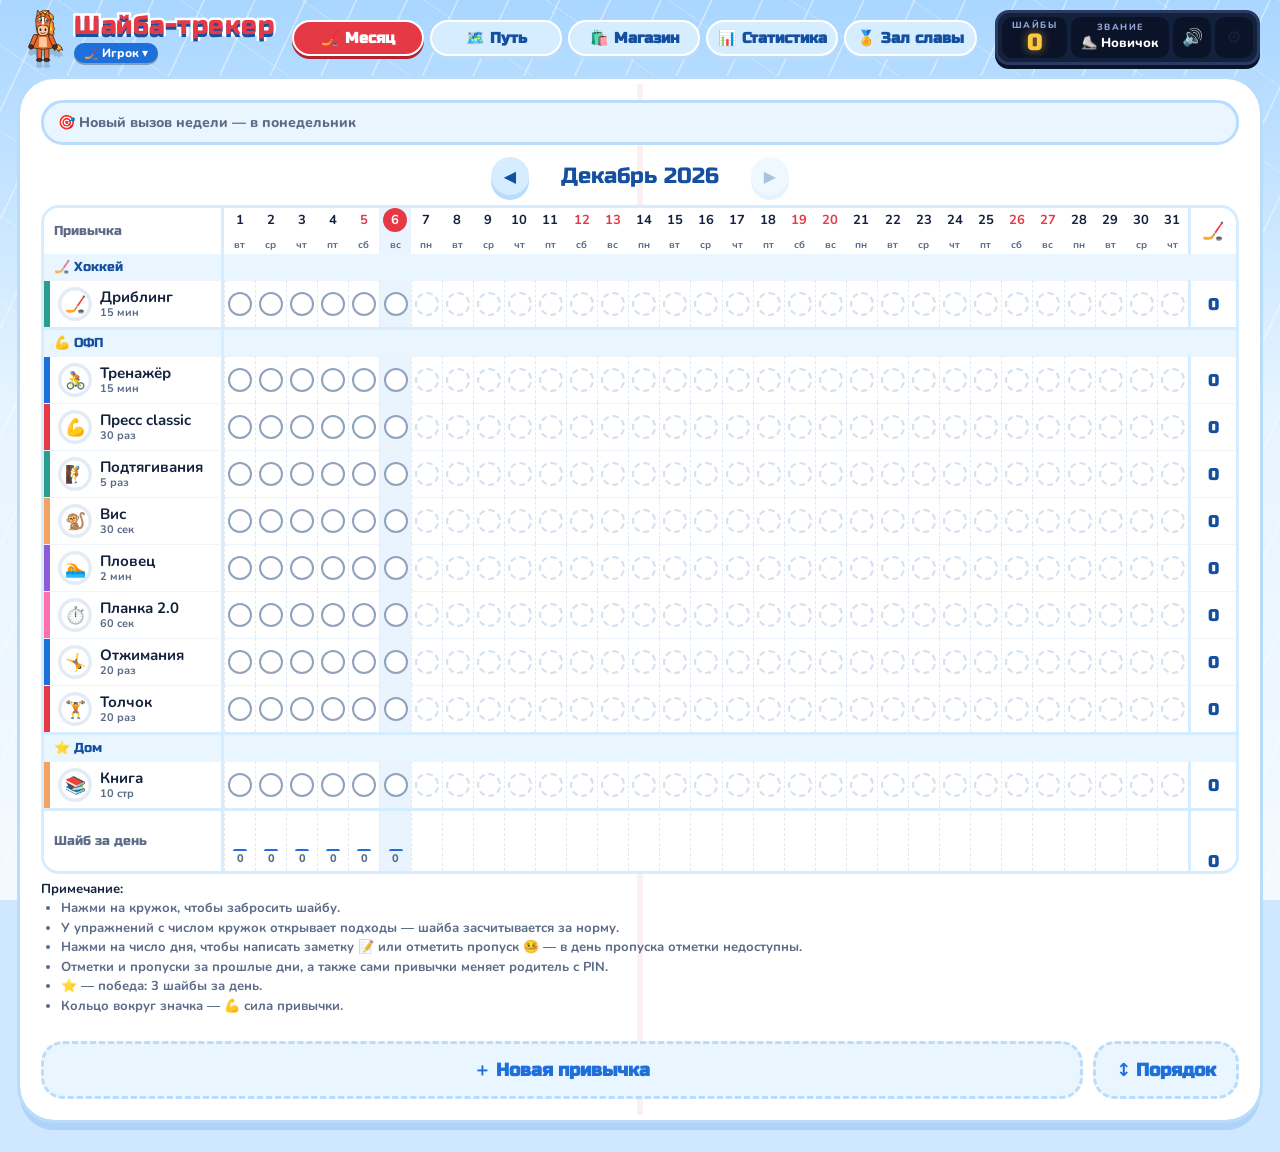
==== index.html @ 3b6afe17 "Вызов недели для новичка 10/15/20; запуск по ссылке в README - Если на прошлой неделе шайб не было, " ====
<!doctype html>
<html lang="ru">
<head>
  <meta charset="utf-8">
  <meta name="viewport" content="width=device-width, initial-scale=1">
  <title>Шайба-трекер</title>
  <link rel="preconnect" href="https://fonts.googleapis.com">
  <link rel="preconnect" href="https://fonts.gstatic.com" crossorigin>
  <link href="https://fonts.googleapis.com/css2?family=Nunito:wght@600;800;900&family=Russo+One&display=swap" rel="stylesheet">
  <link rel="stylesheet" href="css/base.css?v=8">
  <link rel="stylesheet" href="css/tabs.css?v=8">
  <link rel="stylesheet" href="css/screens.css?v=8">
</head>
<body>
  <svg width="0" height="0" style="position:absolute" aria-hidden="true">
    <defs>
      <!-- Шайба: летит в ворота в анимации гола -->
      <symbol id="puck" viewBox="0 0 100 80">
        <ellipse cx="50" cy="56" rx="44" ry="16" fill="#0d0f17"/>
        <rect x="6" y="26" width="88" height="30" fill="#1b1e2b"/>
        <ellipse cx="50" cy="26" rx="44" ry="16" fill="#3a3f55"/>
        <ellipse cx="50" cy="24" rx="34" ry="10" fill="#4a5070"/>
        <ellipse cx="37" cy="40" rx="7" ry="8" fill="#fff"/>
        <ellipse cx="63" cy="40" rx="7" ry="8" fill="#fff"/>
        <circle cx="39" cy="42" r="3.6" fill="#111"/>
        <circle cx="65" cy="42" r="3.6" fill="#111"/>
        <path d="M42 50 Q50 56 58 50" stroke="#fff" stroke-width="3" fill="none" stroke-linecap="round"/>
        <ellipse cx="27" cy="49" rx="4" ry="2.4" fill="#ff7b9c" opacity=".8"/>
        <ellipse cx="73" cy="49" rx="4" ry="2.4" fill="#ff7b9c" opacity=".8"/>
      </symbol>
      <!-- Конь-огонь: рисунок заполняет app.js (экипировка меняется) -->
      <symbol id="horse" viewBox="0 0 200 240"></symbol>
      <symbol id="net" viewBox="0 0 200 130">
        <defs>
          <pattern id="mesh" width="12" height="12" patternUnits="userSpaceOnUse" patternTransform="rotate(45)">
            <path d="M0 0H12M0 0V12" stroke="#c9d6e6" stroke-width="2"/>
          </pattern>
        </defs>
        <path d="M20 125 L30 30 Q100 0 170 30 L180 125 Z" fill="#fff"/>
        <path d="M20 125 L30 30 Q100 0 170 30 L180 125 Z" fill="url(#mesh)"/>
        <path d="M14 126 L14 22 Q100 -6 186 22 L186 126" fill="none" stroke="#e63946" stroke-width="10" stroke-linecap="round" stroke-linejoin="round"/>
        <rect x="0" y="122" width="200" height="8" rx="4" fill="#e63946"/>
      </symbol>
    </defs>
  </svg>

  <div class="app">
    <header class="top">
      <div class="brand">
        <svg class="mascot bob" viewBox="0 0 200 240" aria-hidden="true"><use href="#horse"/></svg>
        <div>
          <h1>Шайба-трекер</h1>
          <button type="button" id="teamName" class="team" aria-haspopup="dialog" title="Сменить игрока"></button>
        </div>
      </div>
      <div class="scoreboard" aria-label="Табло">
        <div class="sb-cell">
          <span class="sb-label">Шайбы</span>
          <span id="sbGoals" class="sb-num">0</span>
        </div>
        <div class="sb-cell">
          <span class="sb-label">Звание</span>
          <span id="sbLevel" class="sb-level"></span>
        </div>
        <button id="soundBtn" class="sb-sound" aria-label="Звук"></button>
        <button id="settingsBtn" class="sb-sound sb-gear" aria-label="Настройки" title="Настройки">⚙️<i id="gearDot" class="gear-dot" hidden></i></button>
      </div>
    </header>

    <nav class="tabs" role="tablist">
      <button class="tab-btn active" data-tab="today" role="tab">🏒 Месяц</button>
      <button class="tab-btn" data-tab="path" role="tab">🗺️ Путь</button>
      <button class="tab-btn" data-tab="locker" role="tab">🛍️ Магазин</button>
      <button class="tab-btn" data-tab="stats" role="tab">📊 Статистика</button>
      <button class="tab-btn" data-tab="fame" role="tab">🏅 Зал славы</button>
    </nav>

    <div id="parentBar" class="parent-bar" role="status" hidden></div>

    <main class="rink">
      <section id="tab-today" class="tab active"></section>
      <section id="tab-path" class="tab"></section>
      <section id="tab-locker" class="tab"></section>
      <section id="tab-stats" class="tab"></section>
      <section id="tab-fame" class="tab"></section>
    <section id="tab-settings" class="tab" aria-label="Настройки">
      <h2 class="set-title">⚙️ Настройки</h2>
      <div id="pinBar" class="pin-bar" hidden></div>
      <div class="set-grid">
        <div class="set-col">
          <section class="sbox set-block">
            <h3 class="sbox-title">👦 Игрок</h3>
            <label class="field"><span>Имя и фамилия (видно в шапке)</span>
              <input id="pName" maxlength="30" autocomplete="off" placeholder="Например: Иван Иванов"></label>
            <div class="pl-fields">
              <label class="field"><span>Команда</span>
                <input data-pl="club" maxlength="60" autocomplete="off" placeholder="Например: Армия СКА 17"></label>
              <label class="field"><span>Игровой номер</span>
                <input data-pl="number" type="number" inputmode="numeric" min="1" max="99"></label>
              <label class="field pl-wide"><span>Ссылка на страницу игрока на fhspb.ru</span>
                <input data-pl="link" type="url" inputmode="url" autocomplete="off" placeholder="https://www.fhspb.ru/Player?…PlayerID=…"></label>
            </div>
            <p id="plLink" class="pl-link"></p>
            <div class="field"><span>Цвет игрока (плашка с именем)</span><div id="pColor" class="pick"></div></div>
            <button type="button" id="profDelete" class="btn btn-ghost danger" hidden>🗑️ Удалить этого игрока</button>
          </section>
          <section class="sbox set-block">
            <h3 class="sbox-title">👕 Свитер Коня-огня</h3>
            <div class="jersey-fields">
              <label class="field"><span>Имя на свитере</span>
                <input id="jName" maxlength="10" autocomplete="off" placeholder="ИГРОК"></label>
              <label class="field"><span>Номер</span>
                <input id="jNum" type="number" inputmode="numeric" min="1" max="99" placeholder="17"></label>
            </div>
            <p class="muted set-note">Номер виден на груди свитера, имя — на табличке в Магазине.</p>
          </section>
        </div>
        <div class="set-col">
          <section class="sbox set-block">
            <h3 class="sbox-title">💾 Резервная копия</h3>
            <div class="note"><b>Примечание:</b><ul>
              <li>Все шайбы, рекорды, экипировка и призы хранятся только в этом браузере.</li>
              <li>Скачай копию в файл и храни её в надёжном месте.</li>
              <li>Если данные пропадут или нужно перенести их на другое устройство — восстанови из файла.</li>
            </ul></div>
            <p id="bkStatus" class="bk-status"></p>
            <div class="bk-actions">
              <button type="button" id="bkSave" class="btn btn-blue">⬇️ Скачать копию</button>
              <label id="bkRestore" class="btn btn-ghost bk-file">⬆️ Восстановить из файла
                <input id="bkFile" type="file" accept=".json,application/json" hidden></label>
            </div>
            <div id="bkConfirm" class="bk-confirm" hidden>
              <p><b>Заменить всё на данные из файла?</b> Текущие отметки на этом устройстве пропадут.</p>
              <table class="bk-cmp">
                <thead><tr><th></th><th>Сейчас</th><th>В файле</th></tr></thead>
                <tbody id="bkCmp"></tbody>
              </table>
              <div class="dlg-actions">
                <button type="button" id="bkNo" class="btn btn-ghost">Отмена</button>
                <span class="spacer"></span>
                <button type="button" id="bkYes" class="btn btn-red">Заменить</button>
              </div>
            </div>
            <p id="bkMsg" class="bk-msg" role="status"></p>
          </section>
          <section class="sbox set-block">
            <h3 class="sbox-title">🔐 Родительский PIN</h3>
            <p id="pinState" class="muted set-note"></p>
            <div id="pinActions" class="bk-actions"></div>
          </section>
        </div>
      </div>
    </section>
    </main>
  </div>

  <dialog id="habitDialog">
    <form id="habitForm" method="dialog">
      <button type="button" class="dlg-x" data-close aria-label="Закрыть окно" title="Закрыть">✕</button>
      <h2 id="dlgTitle">Новая привычка</h2>
      <label class="field">
        <span>Что будем делать?</span>
        <input id="hName" maxlength="40" required placeholder="Например: почистить зубы" autocomplete="off">
      </label>
      <div class="field" id="hGroupField">
        <span>Группа</span>
        <div id="hGroup" class="seg" role="group" aria-label="Группа"></div>
      </div>
      <div class="field">
        <span>Значок</span>
        <div id="emojiPick" class="pick"></div>
      </div>
      <div class="field">
        <span>Цвет формы</span>
        <div id="colorPick" class="pick"></div>
      </div>
      <div class="field">
        <span>Как отмечать</span>
        <div id="hMode" class="seg" role="group" aria-label="Как отмечать">
          <button type="button" data-mode="check">✓ Галочка</button>
          <button type="button" data-mode="count">🔢 Количество</button>
        </div>
      </div>
      <div id="hCountFields" class="count-fields" hidden>
        <label class="field">
          <span>Единица</span>
          <select id="hUnit"></select>
        </label>
        <label class="field">
          <span>Норма в день</span>
          <input id="hGoal" type="number" inputmode="numeric" min="1" max="9999" placeholder="20">
        </label>
        <p class="muted hint">Шайба засчитывается, когда за день набрана норма. Подходы складываются.</p>
      </div>
      <div class="dlg-actions">
        <button type="button" id="hDelete" class="btn btn-ghost danger">Удалить</button>
        <span class="spacer"></span>
        <button type="button" id="hCancel" class="btn btn-ghost">Отмена</button>
        <button type="submit" class="btn btn-blue">Сохранить</button>
      </div>
    </form>
  </dialog>

  <dialog id="setsDialog">
    <form id="setsForm">
      <button type="button" class="dlg-x" data-close aria-label="Закрыть окно" title="Закрыть">✕</button>
      <h2 id="sTitle"></h2>
      <p id="sDate" class="muted s-date"></p>
      <div id="sProgress" class="s-progress"></div>
      <div class="field">
        <span>Подходы</span>
        <div id="sList" class="s-list"></div>
      </div>
      <div class="field">
        <span>Добавить подход</span>
        <div id="sQuick" class="s-quick"></div>
        <div class="s-add">
          <input id="sInput" type="number" inputmode="numeric" min="1" max="9999" placeholder="Своё число" aria-label="Результат подхода">
          <span id="sUnit" class="s-unit"></span>
          <button type="submit" class="btn btn-red">＋ Подход</button>
        </div>
      </div>
      <p id="sRecord" class="s-record"></p>
      <div class="dlg-actions">
        <span class="spacer"></span>
        <button type="button" id="sDone" class="btn btn-blue">Готово</button>
      </div>
    </form>
  </dialog>

  <dialog id="dayDialog">
    <button type="button" class="dlg-x" data-close aria-label="Закрыть окно" title="Закрыть">✕</button>
    <h2 id="dTitle"></h2>
    <div class="set-block">
      <h3 class="set-h">🤒 Скамейка запасных</h3>
      <div class="note"><b>Примечание:</b><ul>
        <li>Отметь пропуск по уважительной причине.</li>
        <li>Серии не сгорят, а процент не испортится.</li>
        <li>В этот день привычки отмечать нельзя.</li>
      </ul></div>
      <div id="dLock" class="pin-bar" hidden><span>🔒 Пропуски за прошлые дни ставит родитель.</span><button type="button" class="btn btn-blue" id="dUnlock">🔓 Ввести PIN</button></div>
      <div id="dReasons" class="reasons"></div>
    </div>
    <section id="dNoteSec" class="set-block" hidden>
      <h3 class="set-h">📝 Заметка об игре</h3>
      <div id="dQuick" class="note-quick" role="group" aria-label="Быстрые заметки"></div>
      <div id="dCount" class="micro count" hidden>
        <span id="dCountLbl" class="count-lbl"></span>
        <div class="count-row">
          <button type="button" class="btn btn-ghost" data-step="-1" aria-label="Меньше">−</button>
          <input id="dCountIn" type="number" inputmode="numeric" min="0" max="20" value="0">
          <button type="button" class="btn btn-ghost" data-step="1" aria-label="Больше">+</button>
        </div>
        <button type="button" id="dCountAdd" class="btn btn-blue">Записать</button>
        <p id="dCountMsg" class="micro-msg" role="alert"></p>
      </div>
      <div id="dMicro" class="micro" hidden>
        <label>🥅 Забили <input id="dFor" type="number" inputmode="numeric" min="0" max="99" placeholder="0"></label>
        <b>:</b>
        <label>🧤 Пропустили <input id="dAgainst" type="number" inputmode="numeric" min="0" max="99" placeholder="0"></label>
        <button type="button" id="dMicroAdd" class="btn btn-blue">Записать</button>
        <p id="dMicroMsg" class="micro-msg" role="alert"></p>
      </div>
      <textarea id="dNote" class="day-note" maxlength="200" rows="3" placeholder="Например: турнир, забил 2 гола"></textarea>
      <p id="dNoteCount" class="note-count"></p>
    </section>
    <div class="dlg-actions">
      <button type="button" id="dClear" class="btn btn-ghost danger">Убрать пропуск</button>
      <span class="spacer"></span>
      <button type="button" id="dCancel" class="btn btn-blue">Готово</button>
    </div>
  </dialog>

  <dialog id="profDialog">
    <button type="button" class="dlg-x" data-close aria-label="Закрыть окно" title="Закрыть">✕</button>
    <h2>👥 Кто играет?</h2>
    <div id="profList" class="prof-list"></div>
    <form id="profForm" class="prof-form" hidden>
      <h3 class="set-h">＋ Новый игрок</h3>
      <label class="field"><span>Имя ребёнка</span>
        <input id="profName" maxlength="30" autocomplete="off" placeholder="Например: Саша"></label>
      <label class="field"><span>С чего начать</span>
        <select id="profFrom"></select></label>
      <div class="dlg-actions">
        <button type="button" id="profCancel" class="btn btn-ghost">Отмена</button>
        <span class="spacer"></span>
        <button type="submit" class="btn btn-blue">Добавить</button>
      </div>
    </form>
    <div id="profFoot" class="dlg-actions">
      <button type="button" id="profAdd" class="btn btn-ghost">＋ Добавить игрока</button>
      <span class="spacer"></span>
      <button type="button" class="btn btn-blue" data-close>Готово</button>
    </div>
    <div class="note"><b>Примечание:</b><ul>
      <li>Нажми на карточку, чтобы сменить игрока.</li>
      <li>У каждого свои привычки, шайбы, Конь-огонь, призы и заметки.</li>
      <li>Общие только PIN и звук.</li>
      <li>Игрока добавляет родитель (с PIN, если он задан), а удаляет — только родитель с PIN в Настройках.</li>
    </ul></div>
  </dialog>

  <dialog id="reportDialog">
    <button type="button" class="dlg-x" data-close aria-label="Закрыть окно" title="Закрыть">✕</button>
    <h2 id="rTitle"></h2>
    <p class="muted">Месяц позади — вот как сыграла команда:</p>
    <div id="rBody" class="report"></div>
    <div class="dlg-actions">
      <button type="button" id="rStats" class="btn btn-ghost">📊 В статистику</button>
      <span class="spacer"></span>
      <button type="button" id="rOk" class="btn btn-blue">Вперёд! 🏒</button>
    </div>
  </dialog>


  <dialog id="pinDialog" class="pin-dlg">
    <form id="pinForm" novalidate>
      <button type="button" class="dlg-x" data-close aria-label="Закрыть окно" title="Закрыть">✕</button>
      <h2 id="pinTitle"></h2>
      <p id="pinText" class="muted"></p>
      <div class="pin-box" data-pinmode="enter">
        <input id="pinIn" type="password" inputmode="numeric" maxlength="4" autocomplete="off" aria-label="PIN из 4 цифр" placeholder="• • • •">
      </div>
      <div data-pinmode="set">
        <label class="field"><span>Новый PIN (4 цифры)</span>
          <input id="pinNew" type="password" inputmode="numeric" maxlength="4" autocomplete="off"></label>
        <label class="field"><span>Повтори PIN</span>
          <input id="pinNew2" type="password" inputmode="numeric" maxlength="4" autocomplete="off"></label>
        <label class="field"><span>Кодовое слово (если забудешь PIN)</span>
          <input id="pinWord" maxlength="30" autocomplete="off" placeholder="Например: девичья фамилия бабушки"></label>
      </div>
      <div data-pinmode="forgot">
        <label class="field"><span>Кодовое слово</span>
          <input id="pinWord2" maxlength="30" autocomplete="off"></label>
      </div>
      <p id="pinMsg" class="pin-msg" role="alert"></p>
      <div class="dlg-actions">
        <button type="button" id="pinForgot" class="btn btn-ghost">Забыли PIN?</button>
        <span class="spacer"></span>
        <button type="submit" class="btn btn-blue">OK</button>
      </div>
    </form>
  </dialog>

  <dialog id="prizeDialog">
    <form id="prizeForm">
      <button type="button" class="dlg-x" data-close aria-label="Закрыть окно" title="Закрыть">✕</button>
      <h2 id="prTitle">Новый приз</h2>
      <label class="field"><span>Какой приз?</span>
        <input id="prName" maxlength="40" required autocomplete="off" placeholder="Например: поход в аквапарк"></label>
      <div class="field"><span>Значок</span><div id="prEmoji" class="pick"></div></div>
      <label class="field"><span>Цена в шайбах</span>
        <input id="prPrice" type="number" inputmode="numeric" min="1" max="9999" required placeholder="30"></label>
      <div class="dlg-actions">
        <button type="button" id="prDelete" class="btn btn-ghost danger">Удалить</button>
        <span class="spacer"></span>
        <button type="button" id="prCancel" class="btn btn-ghost">Отмена</button>
        <button type="submit" class="btn btn-blue">Сохранить</button>
      </div>
    </form>
  </dialog>

  <div id="goalOverlay" class="goal-overlay" popover="manual" aria-hidden="true">
    <div class="goal-stage">
      <svg class="goal-net"><use href="#net"/></svg>
      <svg class="goal-horse" viewBox="0 0 200 240"><use href="#horse"/></svg>
      <svg class="goal-puck"><use href="#puck"/></svg>
      <div id="goalText" class="goal-text">ГОЛ!</div>
    </div>
    <div id="confetti" class="confetti"></div>
  </div>

  <div id="tooltip" class="tooltip" role="tooltip"></div>

  <script>
    // Если скрипт упадёт на каком-то устройстве (например, на ТВ) — показываем ошибку на экране
    // и отправляем её в журнал локального сервера, чтобы было видно, что сломалось
    (function () {
      window.onerror = function (msg, src, line, col) {
        var text = msg + ' @' + String(src || '').split('/').pop() + ':' + line + ':' + col;
        try { new Image().src = '__err?' + encodeURIComponent(text + ' | ' + navigator.userAgent); } catch (e) { /* без журнала */ }
        var bar = document.getElementById('jsErr');
        if (!bar) { bar = document.createElement('div'); bar.id = 'jsErr'; bar.className = 'js-err'; document.body.appendChild(bar); }
        bar.textContent = '⚠️ Ошибка: ' + text;
      };
    })();
  </script>
  <script src="js/data.js?v=8"></script>
  <script src="js/logic.js?v=8"></script>
  <script src="js/ui.js?v=8"></script>
  <script src="js/month.js?v=8"></script>
  <script src="js/tabs.js?v=8"></script>
  <script src="js/app.js?v=8"></script>
</body>
</html>
---- css/base.css ----
/* Основа: цвета, шапка, вкладки, каток, кнопки */

:root {
  --ice: #eaf6ff;
  --ice-2: #d6ecff;
  --ice-3: #b9dcfb;
  --blue: #1e6fd9;
  --blue-d: #1550a0;
  --red: #e63946;
  --red-d: #b3222f;
  --gold: #ffc93c;
  --gold-d: #d39a00;
  --green: #2bb673;
  --ink: #14213d;
  --muted: #5b6b88;
  --board: #14213d;
  --white: #fff;
  --radius: 22px;
  --display: "Russo One", "Nunito", system-ui, sans-serif;
}

* { box-sizing: border-box; }

html, body { margin: 0; }

body {
  font-family: "Nunito", system-ui, -apple-system, sans-serif;
  font-weight: 800;
  color: var(--ink);
  background-color: #cfe8ff;
  background-image:
    repeating-linear-gradient(115deg, rgba(255,255,255,.35) 0 2px, transparent 2px 46px),
    repeating-linear-gradient(35deg, rgba(255,255,255,.25) 0 1px, transparent 1px 70px),
    linear-gradient(180deg, #a9d6ff 0%, #e6f4ff 45%, #f4faff 100%);
  background-attachment: fixed;
  min-height: 100vh;
}

button { font: inherit; color: inherit; cursor: pointer; }

.app {
  max-width: 1240px;
  margin: 0 auto;
  padding: 16px 16px 48px;
}

/* ---------- Шапка ---------- */
.top {
  display: flex;
  flex-wrap: wrap;
  gap: 14px;
  align-items: center;
  justify-content: space-between;
  margin-bottom: 14px;
}

.brand { display: flex; align-items: center; gap: 10px; }

.mascot { width: 60px; height: 72px; filter: drop-shadow(0 6px 0 rgba(20,33,61,.18)); }

.bob { animation: bob 2.4s ease-in-out infinite; }
@keyframes bob { 50% { transform: translateY(-5px) rotate(-3deg); } }

h1 {
  font-family: var(--display);
  font-weight: 400;
  font-size: clamp(26px, 6vw, 38px);
  margin: 0;
  line-height: 1;
  color: var(--red);
  -webkit-text-stroke: 6px #fff;
  paint-order: stroke fill;
  text-shadow: 0 5px 0 var(--blue-d);
  letter-spacing: .5px;
}

.team {
  display: inline-block;
  margin-top: 6px;
  border: 0;
  background: var(--pc, var(--blue));
  color: #fff;
  padding: 4px 12px;
  border-radius: 999px;
  font-family: inherit;
  font-weight: inherit;
  font-size: 14px;
  cursor: pointer;
  box-shadow: 0 3px 0 rgba(0, 0, 0, .28);
}

.scoreboard {
  display: flex;
  align-items: stretch;
  gap: 4px;
  background: var(--board);
  border: 4px solid #2b3a63;
  border-radius: 18px;
  padding: 6px;
  box-shadow: 0 6px 0 #0b1328;
}
.sb-cell {
  display: flex;
  flex-direction: column;
  align-items: center;
  justify-content: center;
  padding: 4px 12px;
  background: #0b1328;
  border-radius: 12px;
  min-width: 78px;
}
.sb-label { font-size: 10px; letter-spacing: 1.5px; text-transform: uppercase; color: #8ea6d6; }
.sb-num {
  font-family: var(--display);
  font-size: 28px;
  color: var(--gold);
  text-shadow: 0 0 10px rgba(255,201,60,.6);
  line-height: 1.1;
}
.sb-level { font-size: 14px; color: #fff; white-space: nowrap; line-height: 1.9; }
.sb-sound {
  border: 0;
  background: #0b1328;
  border-radius: 12px;
  width: 44px;
  font-size: 20px;
}

/* ---------- Вкладки ---------- */
.tabs {
  display: grid;
  grid-template-columns: repeat(5, 1fr);
  gap: 8px;
  max-width: 960px;
  margin: 0 auto 14px;
}
.tab-btn {
  font-family: var(--display);
  font-size: clamp(14px, 3.6vw, 18px);
  border: 3px solid #fff;
  background: var(--ice-2);
  color: var(--blue-d);
  padding: 10px 6px;
  border-radius: 999px;
  box-shadow: 0 5px 0 var(--ice-3);
  transition: transform .1s;
}
.tab-btn.active {
  background: var(--red);
  color: #fff;
  box-shadow: 0 5px 0 var(--red-d);
}
.tab-btn:active { transform: translateY(3px); }

/* ---------- Каток ---------- */
.rink {
  position: relative;
  background: #fff;
  border-radius: 34px;
  padding: 20px;
  border: 5px solid #fff;
  outline: 3px solid var(--ice-3);
  box-shadow: 0 10px 0 rgba(30,111,217,.18);
  overflow: hidden;
}
/* разметка катка: красная центральная и синие линии */
.rink::before {
  content: "";
  position: absolute;
  inset: 0;
  background:
    linear-gradient(90deg, transparent calc(50% - 3px), rgba(230,57,70,.08) calc(50% - 3px) calc(50% + 3px), transparent 0),
    radial-gradient(circle at 50% 50%, transparent 120px, rgba(30,111,217,.07) 121px 125px, transparent 126px);
  pointer-events: none;
}
.tab { display: none; position: relative; z-index: 1; }
.tab.active { display: block; animation: slide-in .25s ease-out; }
#tab-path, #tab-locker, #tab-stats, #tab-fame { max-width: 760px; margin: 0 auto; }
@keyframes slide-in { from { opacity: 0; transform: translateY(8px); } }

h2, h3 {
  font-family: var(--display);
  font-weight: 400;
  margin: 0 0 12px;
  color: var(--blue-d);
}
h2 { font-size: 22px; }
h3 { font-size: 18px; }

.muted { color: var(--muted); font-weight: 600; }

/* ---------- Кнопки ---------- */
.btn {
  font-family: var(--display);
  border: 0;
  border-radius: 999px;
  padding: 10px 18px;
  font-size: 16px;
  color: #fff;
  transition: transform .08s, box-shadow .08s;
}
.btn:active { transform: translateY(3px); }
.btn-red { background: var(--red); box-shadow: 0 5px 0 var(--red-d); }
.btn-blue { background: var(--blue); box-shadow: 0 5px 0 var(--blue-d); }
.btn-gold { background: var(--gold); color: var(--ink); box-shadow: 0 5px 0 var(--gold-d); }
.btn-ghost { background: var(--ice-2); color: var(--blue-d); box-shadow: 0 5px 0 var(--ice-3); }
.btn-ghost.danger { color: var(--red); }
.btn:active.btn-red, .btn:active.btn-blue, .btn:active.btn-gold, .btn:active.btn-ghost { box-shadow: 0 2px 0 rgba(0,0,0,.2); }
---- css/tabs.css ----
/* Вкладки и окна: Месяц, Путь, Статистика, окна, «ГОЛ!», подсказки, Магазин, Настройки, PIN, заметки, группы, вызов недели, игроки */

/* ---------- Месяц: таблица привычек ---------- */
.month-head {
  display: flex;
  align-items: center;
  justify-content: center;
  gap: 16px;
  margin-bottom: 14px;
}
.month-head h2 { margin: 0; min-width: 190px; text-align: center; font-size: 26px; }
.month-head .nav { width: 46px; height: 46px; padding: 0; }
.month-head .nav:disabled { opacity: .35; cursor: default; }

.win-banner {
  display: flex;
  align-items: center;
  gap: 12px;
  background: linear-gradient(90deg, #fff3c4, #ffe28a);
  border: 3px solid var(--gold);
  border-radius: 18px;
  padding: 10px 14px;
  margin-bottom: 14px;
  font-size: 16px;
}
.win-banner .big { font-size: 34px; }

.grid-wrap {
  overflow-x: auto;
  -webkit-overflow-scrolling: touch;
  border: 3px solid var(--ice-2);
  border-radius: 18px;
  background: #fff;
}
.hgrid {
  border-collapse: separate;
  border-spacing: 0;
  width: 100%;
}
.hgrid th, .hgrid td { padding: 0; text-align: center; }
.hgrid td { border-left: 1px dashed #dfeaf6; }
.hgrid tbody tr + tr > * { border-top: 1px solid #eef4fb; }
.hgrid .today { background: #e9f4ff; }

.dh { min-width: 30px; padding: 8px 0 6px; font-weight: 700; }
.dh b {
  display: grid;
  place-items: center;
  width: 24px;
  height: 24px;
  margin: 0 auto;
  font-size: 13px;
  color: var(--ink);
}
.dh span { font-size: 10px; color: var(--muted); }
.dh.we b { color: var(--red); }
.dh.today b { background: var(--red); color: #fff; border-radius: 50%; }

/* Название привычки закреплено слева при прокрутке */
.hgrid .hname {
  position: sticky;
  left: 0;
  z-index: 2;
  background: #fff;
  text-align: left;
  width: 180px;
  min-width: 180px;
  max-width: 180px;
  border-right: 3px solid var(--ice-2);
}
.hname button {
  display: flex;
  align-items: center;
  gap: 8px;
  width: 100%;
  border: 0;
  border-left: 6px solid var(--c);
  background: transparent;
  padding: 6px 8px;
  font-size: 15px;
  text-align: left;
}
.hname button:hover { background: color-mix(in srgb, var(--c) 12%, #fff); }
.hname .em { font-size: 20px; flex: none; }
.hname .nm { white-space: normal; overflow-wrap: break-word; line-height: 1.15; }
.hgrid .corner, .hgrid .foot-label {
  font-family: var(--display);
  font-weight: 400;
  font-size: 13px;
  color: var(--muted);
  padding: 0 10px;
}
tbody tr:hover td { background-color: color-mix(in srgb, var(--c) 7%, transparent); }

/* Кружок-шайба */
.pc {
  display: block;
  width: 24px;
  height: 24px;
  margin: 6px auto;
  padding: 0;
  border-radius: 50%;
  border: 2px solid #8fa3bd;
  background: #fff;
  transition: transform .1s;
}
.pc:not(:disabled):hover { border-color: var(--c); transform: scale(1.15); }
.pc.on {
  border-color: #0d0f17;
  background: radial-gradient(circle at 35% 30%, #6a7194 0 12%, #2b2f40 38%, #0d0f17 78%);
  box-shadow: 0 2px 0 color-mix(in srgb, var(--c) 70%, transparent);
}
.pc:disabled { border: 2px dashed #d5e1ef; cursor: default; }
.pc.pop { animation: puck-pop .45s ease-out; }
@keyframes puck-pop {
  0% { transform: scale(.3) rotate(-120deg); }
  60% { transform: scale(1.35); }
  100% { transform: scale(1); }
}

.hgrid .sum {
  font-family: var(--display);
  font-size: 16px;
  min-width: 46px;
  padding: 0 8px;
  border-left: 3px solid var(--ice-2);
  color: var(--blue-d);
}
.hgrid thead .sum { font-size: 18px; }

/* Нижняя строка — динамика по дням */
.hgrid tfoot > tr > * { border-top: 3px solid var(--ice-2); }
.hgrid tfoot td { padding: 6px 0 4px; vertical-align: bottom; }
.fbar {
  height: 34px;
  display: flex;
  align-items: flex-end;
  justify-content: center;
}
.fbar i {
  display: block;
  width: 14px;
  min-height: 2px;
  border-radius: 4px 4px 0 0;
  background: var(--blue);
}
.fbar.perf i { background: var(--gold); }
.fnum { font-size: 11px; color: var(--muted); height: 16px; line-height: 16px; }

.add-card {
  display: block;
  width: 100%;
  margin-top: 4px;
  border: 3px dashed var(--ice-3);
  background: var(--ice);
  border-radius: var(--radius);
  padding: 14px;
  font-family: var(--display);
  font-size: 18px;
  color: var(--blue);
}
.add-card:hover { border-color: var(--blue); }

.empty {
  text-align: center;
  padding: 24px 8px;
}
.empty svg { width: 120px; height: 96px; }

/* ---------- Путь ---------- */
/* Карточка игрока на «Пути»: в цветах СКА, фото с сайта Федерации или Конь-огонь */
.player-card {
  display: grid;
  grid-template-columns: auto 1fr;
  gap: 16px;
  align-items: center;
  background: linear-gradient(135deg, #123170, #1d4699);
  color: #fff;
  border-radius: var(--radius);
  padding: 14px 16px;
  margin-bottom: 14px;
  box-shadow: 0 6px 0 #0b1f4a;
  border-bottom: 4px solid #d8232a;
}
.pl-photo {
  position: relative;
  width: 96px;
  height: 120px;
  border-radius: 16px;
  overflow: hidden;
  background: #fff;
  box-shadow: 0 0 0 4px var(--gold);
}
.pl-photo svg, .pl-photo img { position: absolute; inset: 0; width: 100%; height: 100%; }
.pl-photo svg { padding: 6px; }
.pl-photo img { object-fit: cover; object-position: top; }
.pl-name { font-family: var(--display); font-size: 20px; line-height: 1.2; }
.pl-line { font-size: 15px; opacity: .92; margin-top: 3px; }
.pl-info .pl-site { display: inline-block; margin-top: 8px; padding: 6px 12px; font-size: 14px; text-decoration: none; }
@media (max-width: 560px) {
  .player-card { gap: 12px; padding: 12px; }
  .pl-photo { width: 76px; height: 96px; }
  .pl-name { font-size: 17px; }
  .pl-line { font-size: 13px; }
}
.level-card {
  display: grid;
  grid-template-columns: auto 1fr;
  gap: 14px;
  align-items: center;
  background: linear-gradient(135deg, var(--blue), #3b8bf0);
  color: #fff;
  border-radius: var(--radius);
  padding: 14px 16px;
  margin-bottom: 18px;
  box-shadow: 0 6px 0 var(--blue-d);
}
.level-card .lv-emoji {
  font-size: 40px;
  width: 64px;
  height: 64px;
  border-radius: 50%;
  background: #fff;
  display: grid;
  place-items: center;
  box-shadow: 0 0 0 4px var(--gold);
}
.level-card .lv-name { font-family: var(--display); font-size: 22px; }
.level-card .lv-sub { font-size: 14px; opacity: .9; margin-top: 2px; }
.bar {
  height: 16px;
  border-radius: 999px;
  background: rgba(255,255,255,.25);
  margin-top: 8px;
  overflow: hidden;
}
.bar i {
  display: block;
  height: 100%;
  border-radius: 999px;
  background: var(--gold);
  background-image: repeating-linear-gradient(45deg, rgba(255,255,255,.35) 0 6px, transparent 6px 12px);
  transition: width .6s ease;
}

.road-wrap { display: flex; justify-content: center; }
.road { width: 100%; height: auto; overflow: visible; }
.road.one { max-width: 1040px; }
.road.two { max-width: 440px; }
.road text { font-family: "Nunito", sans-serif; font-weight: 900; }
.road .st-name { font-size: 15px; fill: var(--ink); }
.road .st-sub { font-size: 12px; fill: var(--muted); font-weight: 700; }
.road .locked .st-name { fill: #8a97b0; }

.trophies {
  display: grid;
  grid-template-columns: repeat(auto-fill, minmax(130px, 1fr));
  gap: 10px;
}
.trophy {
  text-align: center;
  background: #fff8dc;
  border: 3px solid var(--gold);
  border-radius: 18px;
  padding: 10px 8px;
}
.trophy .t-ico { font-size: 34px; display: block; }
.trophy .t-name { font-size: 14px; display: block; margin-top: 4px; }
.trophy .t-desc { font-size: 12px; color: var(--muted); font-weight: 700; display: block; margin-top: 2px; }
.trophy.locked { background: var(--ice); border-color: var(--ice-3); }
.trophy.locked .t-ico { filter: grayscale(1); opacity: .45; }

/* ---------- Статистика ---------- */
.tiles {
  display: grid;
  grid-template-columns: repeat(auto-fit, minmax(140px, 1fr));
  gap: 10px;
  margin-bottom: 20px;
}
.tile {
  background: var(--ice);
  border-radius: 18px;
  padding: 12px 14px;
  border: 3px solid var(--ice-2);
}
.tile .t-label { font-size: 13px; color: var(--muted); }
.tile .t-val { font-family: var(--display); font-size: 30px; color: var(--ink); line-height: 1.2; }

.chart-head {
  display: flex;
  flex-wrap: wrap;
  gap: 8px;
  align-items: center;
  justify-content: space-between;
  margin-bottom: 8px;
}
.chart-head h3 { margin: 0; }
.chart-month {
  display: flex;
  align-items: center;
  justify-content: space-between;
  gap: 10px;
  background: var(--ice);
  border-radius: 18px;
  padding: 8px;
  margin: 4px 0 10px;
  text-align: center;
}
.chart-month b { display: block; font-family: var(--display); font-weight: 400; font-size: 18px; color: var(--blue-d); }
.chart-month span { font-size: 13px; color: var(--muted); }
.chart-month .nav { width: 40px; height: 40px; padding: 0; flex: none; }
.chart-month .nav:disabled { opacity: .35; cursor: default; }
.seg { display: inline-flex; background: var(--ice); border-radius: 999px; padding: 3px; }
.seg button {
  border: 0;
  background: transparent;
  padding: 6px 12px;
  border-radius: 999px;
  font-size: 14px;
  color: var(--muted);
}
.seg button.on { background: var(--blue); color: #fff; }

.chart { width: 100%; height: auto; display: block; }
.chart text { font-family: "Nunito", sans-serif; font-weight: 700; fill: var(--muted); font-size: 12px; }
.chart .grid { stroke: #e3eef9; stroke-width: 1; }
.chart .track { fill: var(--ice); }
.chart .bar-v { fill: var(--blue); }
/* Будущие дни — пунктир, как пустые кружки в таблице */
.chart .future .track { fill: none; stroke: #c9d8ea; stroke-width: 1.5; stroke-dasharray: 4 3; }
.chart .future .bar-v { display: none; }
.chart .col.future:hover .track { fill: none; }
.chart .col:hover .bar-v { fill: var(--blue-d); }
.chart .col:hover .track { fill: var(--ice-2); }

/* Примечание списком: заголовок и пункты */
.note { font-size: 13px; color: var(--muted); font-weight: 700; margin: 6px 0 22px; }
.note > b { display: block; color: var(--ink); font-size: 13px; margin-bottom: 2px; }
.note ul { margin: 0; padding-left: 20px; }
.note li { margin: 2px 0; line-height: 1.35; }
dialog .note { margin: 0 0 12px; }
.wallet-list { margin: 6px 0 0; padding-left: 18px; font-size: 13px; color: var(--muted); }
.wallet-list li { margin: 1px 0; }
.wallet .wallet-list b { font-family: inherit; font-size: 13px; font-weight: 800; color: var(--ink); }

.hrow {
  display: grid;
  grid-template-columns: minmax(120px, 190px) 1fr auto;
  gap: 12px;
  align-items: center;
  padding: 10px 0;
  border-top: 2px dashed var(--ice-2);
}
.hrow .hr-name { display: flex; align-items: center; gap: 8px; font-size: 15px; }
.hrow .hr-name span:first-child { font-size: 22px; }
.cells { display: grid; grid-template-columns: repeat(14, 1fr); gap: 3px; }
.cell { aspect-ratio: 1; border-radius: 4px; background: var(--ice-2); }
.cell.on { background: var(--c); }
.cell.off { background: transparent; border: 1px dashed var(--ice-3); }
.hr-nums { font-size: 13px; text-align: right; white-space: nowrap; color: var(--muted); }
.hr-nums b { color: var(--ink); }

/* ---------- Диалог ---------- */
dialog {
  border: 0;
  border-radius: 28px;
  padding: 22px;
  width: min(460px, calc(100vw - 32px));
  box-shadow: 0 10px 0 var(--blue-d), 0 30px 60px rgba(0,0,0,.3);
  outline: 4px solid var(--blue);
  color: var(--ink);
}
dialog::backdrop { background: rgba(20,33,61,.45); backdrop-filter: blur(2px); }
/* Кнопка ✕: прилипает к верху, поэтому видна и при прокрутке длинного окна */
.dlg-x {
  float: right;
  position: sticky;
  top: 0;
  z-index: 2;
  width: 36px;
  height: 36px;
  margin: -8px -8px 0 10px;
  border: 0;
  border-radius: 50%;
  background: var(--ice-2);
  color: var(--blue-d);
  font-size: 18px;
  line-height: 1;
  box-shadow: 0 3px 0 var(--ice-3);
}
.dlg-x:hover { background: var(--red); color: #fff; box-shadow: 0 3px 0 var(--red-d); }
.dlg-x:active { transform: translateY(2px); box-shadow: 0 1px 0 var(--ice-3); }
.field { display: block; margin-bottom: 16px; }
.field > span { display: block; margin-bottom: 6px; font-size: 14px; color: var(--muted); }
.field input {
  width: 100%;
  font: inherit;
  font-size: 18px;
  padding: 12px 14px;
  border-radius: 14px;
  border: 3px solid var(--ice-3);
  background: var(--ice);
  color: var(--ink);
}
.field input:focus { outline: none; border-color: var(--blue); background: #fff; }
.pick { display: flex; flex-wrap: wrap; gap: 6px; }
.pick button {
  width: 42px;
  height: 42px;
  border-radius: 12px;
  border: 3px solid transparent;
  background: var(--ice);
  font-size: 22px;
}
.pick button.on { border-color: var(--blue); background: #fff; }
.pick-group {
  flex-basis: 100%;
  font-family: var(--display);
  font-size: 13px;
  color: var(--blue-d);
  margin-top: 6px;
}
.pick-group:first-child { margin-top: 0; }
#emojiPick {
  max-height: 260px;
  overflow-y: auto;
  padding: 2px;
}
.pick .swatch { border-radius: 50%; border: 4px solid #fff; box-shadow: 0 0 0 2px var(--ice-3); }
.pick .swatch.on { box-shadow: 0 0 0 3px var(--ink); border-color: #fff; }
.dlg-actions { display: flex; gap: 8px; align-items: center; margin-top: 6px; flex-wrap: wrap; }
.spacer { flex: 1; }

/* ---------- ГОЛ! ---------- */
.goal-overlay {
  position: fixed;
  inset: 0;
  display: none;
  place-items: center;
  background: rgba(20,33,61,.35);
  z-index: 50;
  pointer-events: none;
}
.goal-overlay.show { display: grid; }
.goal-stage { position: relative; width: 260px; height: 220px; }
.goal-net { position: absolute; left: 30px; top: 40px; width: 200px; height: 130px; }
.goal-puck { position: absolute; width: 70px; height: 56px; left: 95px; top: 120px; }
.goal-overlay.show .goal-puck { animation: shoot .7s cubic-bezier(.3,.7,.4,1) both; }
@keyframes shoot {
  0% { transform: translate(-260px, 160px) rotate(-200deg) scale(1.4); }
  100% { transform: translate(0, 0) rotate(0) scale(.9); }
}
.goal-text {
  position: absolute;
  left: 0;
  right: 0;
  top: -10px;
  text-align: center;
  font-family: var(--display);
  font-size: 64px;
  color: var(--gold);
  -webkit-text-stroke: 8px var(--red);
  paint-order: stroke fill;
  text-shadow: 0 6px 0 var(--red-d);
  white-space: nowrap;
}
.goal-overlay.show .goal-text { animation: goal-text .9s .45s ease-out both; }
@keyframes goal-text {
  0% { transform: scale(0) rotate(-12deg); opacity: 0; }
  60% { transform: scale(1.2) rotate(4deg); opacity: 1; }
  100% { transform: scale(1) rotate(-4deg); opacity: 1; }
}
.confetti { position: fixed; inset: 0; overflow: hidden; }
.confetti i {
  position: absolute;
  top: -20px;
  width: 10px;
  height: 14px;
  border-radius: 3px;
  animation: fall 1.6s ease-in forwards;
}
@keyframes fall {
  to { transform: translate(var(--dx), 110vh) rotate(var(--r)); }
}

/* ---------- Подсказка ---------- */
.tooltip {
  position: fixed;
  z-index: 60;
  pointer-events: none;
  background: var(--board);
  color: #fff;
  padding: 6px 10px;
  border-radius: 10px;
  font-size: 13px;
  white-space: nowrap;
  opacity: 0;
  transform: translate(-50%, calc(-100% - 10px));
  transition: opacity .1s;
}
.tooltip.show { opacity: 1; }


/* Количество в кружке: число и частичное заполнение до нормы */
.pc { display: grid; place-items: center; font-family: "Nunito", sans-serif; }
.pc .v { font-size: 10px; font-weight: 900; line-height: 1; color: var(--ink); letter-spacing: -.3px; }
.pc .v.small { font-size: 8px; }
.pc.on .v { color: #fff; }
.pc.part {
  border-color: var(--c);
  background: conic-gradient(color-mix(in srgb, var(--c) 45%, #fff) calc(var(--p) * 1turn), #fff 0);
}
.hname .goal { display: block; font-size: 11px; font-weight: 700; color: var(--muted); margin-top: 1px; }

/* Шапка дня — кнопка для пропуска */
.dh-btn { display: block; width: 100%; border: 0; background: transparent; padding: 0; border-radius: 10px; }
.dh-btn:hover { background: var(--ice-2); }
.dh.skip span { font-size: 14px; }
.hgrid td.skip { background: repeating-linear-gradient(135deg, #f1f5fa 0 5px, #fff 5px 10px); }
.hgrid td.skip.today { background: repeating-linear-gradient(135deg, #e3effb 0 5px, #eef6ff 5px 10px); }
.cell.skip { background: repeating-linear-gradient(135deg, #e3ecf6 0 3px, #fff 3px 6px); }

/* Окно привычки: способ отметки */
.count-fields { display: grid; grid-template-columns: 1fr 1fr; gap: 0 10px; }
.count-fields[hidden] { display: none; }
.count-fields .hint { grid-column: 1 / -1; margin: -6px 0 12px; font-size: 13px; }
.field select {
  width: 100%;
  font: inherit;
  font-size: 16px;
  padding: 12px 10px;
  border-radius: 14px;
  border: 3px solid var(--ice-3);
  background: var(--ice);
  color: var(--ink);
}
#hMode button { padding: 8px 14px; font-size: 15px; }

/* Окно «Подходы» */
.s-date { margin: -6px 0 12px; font-size: 14px; }
.s-progress { background: var(--ice); border-radius: 18px; padding: 12px 14px; margin-bottom: 14px; }
.s-sum { font-size: 16px; color: var(--muted); }
.s-sum b { font-family: var(--display); font-weight: 400; font-size: 34px; color: var(--ink); }
.s-bar { height: 14px; border-radius: 999px; background: #fff; margin: 6px 0; overflow: hidden; }
.s-bar i { display: block; height: 100%; border-radius: 999px; background: var(--c); transition: width .3s; }
.s-state { font-size: 14px; }
.s-list { display: flex; flex-wrap: wrap; gap: 6px; }
.chip {
  border: 2px solid var(--ice-3);
  background: #fff;
  border-radius: 999px;
  padding: 5px 10px;
  font-size: 15px;
}
.chip small { color: var(--muted); }
.chip span { color: var(--red); margin-left: 2px; }
.chip:hover { border-color: var(--red); }
.s-quick { display: flex; flex-wrap: wrap; gap: 6px; margin-bottom: 10px; }
.s-quick .btn { padding: 8px 14px; font-size: 15px; }
.s-add { display: flex; gap: 8px; align-items: center; }
.s-add input { flex: 1; min-width: 0; }
.s-unit { color: var(--muted); }
.s-record { font-size: 14px; margin: 0 0 8px; }

/* Окно дня: причины пропуска */
.reasons { display: grid; grid-template-columns: repeat(2, 1fr); gap: 8px; margin-bottom: 10px; }
.reason {
  border: 3px solid var(--ice-3);
  background: var(--ice);
  border-radius: 18px;
  padding: 12px 6px;
  font-size: 15px;
}
.reason span { display: block; font-size: 30px; margin-bottom: 4px; }
.reason.on { border-color: var(--blue); background: #fff; }

/* Праздник поверх открытых окон (popover в верхнем слое) */
.goal-overlay[popover] {
  margin: 0;
  padding: 0;
  border: 0;
  width: auto;
  height: auto;
  max-width: none;
  max-height: none;
  overflow: visible;
  color: inherit;
  background: rgba(20,33,61,.35);
}

/* Статистика: норма на графике, выбор упражнения, зал славы */
.chart .goal-line { stroke: var(--red); stroke-width: 1.5; stroke-dasharray: 6 4; }
.chart .goal-label { fill: var(--red); font-size: 11px; }
.habit-chips { display: flex; flex-wrap: wrap; gap: 6px; margin-bottom: 8px; }
.hchip {
  border: 2px solid var(--ice-3);
  background: #fff;
  border-radius: 999px;
  padding: 5px 12px;
  font-size: 14px;
}
.hchip.on { border-color: var(--c); background: color-mix(in srgb, var(--c) 14%, #fff); }
.fame-grid {
  display: grid;
  grid-template-columns: repeat(auto-fill, minmax(150px, 1fr));
  gap: 8px;
  margin-bottom: 20px;
}
.fame {
  border-radius: 16px;
  padding: 10px 12px;
  background: #fff8dc;
  border: 3px solid var(--gold);
  border-left: 8px solid var(--c);
}
.fame .f-top { font-size: 14px; }
.fame .f-val { font-family: var(--display); font-size: 26px; line-height: 1.2; }
.fame .f-val small { font-family: "Nunito", sans-serif; font-size: 13px; color: var(--muted); }
.fame .f-sub { font-size: 12px; color: var(--muted); }
.fame { display: block; width: 100%; text-align: left; font: inherit; color: inherit; cursor: pointer; transition: transform .1s; }
.fame:hover { transform: translateY(-2px); }
.fame .f-goal { font-size: 12px; margin-top: 4px; color: var(--ink); }
.fame.fresh { box-shadow: 0 0 0 4px #fff3c4, 0 0 18px rgba(255,201,60,.8); }
.fame-head { display: flex; align-items: center; gap: 12px; margin-bottom: 14px; }
.fame-head h2 { margin: 0 0 2px; }
.fame-head .fh-ico { font-size: 44px; width: 64px; height: 64px; display: grid; place-items: center; border-radius: 50%; background: #fff8dc; box-shadow: 0 0 0 4px var(--gold); flex: none; }


/* ---------- Сила привычки: кольцо вокруг значка ---------- */
.hname .em.ring {
  display: grid;
  place-items: center;
  width: 34px;
  height: 34px;
  border-radius: 50%;
  font-size: 17px;
  background:
    radial-gradient(closest-side, #fff calc(100% - 4px), transparent calc(100% - 3px)),
    conic-gradient(var(--c) calc(var(--s) * 1turn), #e3ecf6 0);
}

/* ---------- Матч-отчёт ---------- */
.report { margin: 0 0 10px; }
.report h3 { margin: 0 0 10px; }
.rp-nums { display: grid; grid-template-columns: repeat(3, 1fr); gap: 8px; }
.rp-nums > div { background: var(--ice); border: 3px solid var(--ice-2); border-radius: 16px; padding: 8px 10px; text-align: center; }
.rp-nums span { display: block; font-size: 12px; color: var(--muted); }
.rp-nums b { display: block; font-family: var(--display); font-weight: 400; font-size: 26px; line-height: 1.15; }
.rp-nums .dl { display: inline-block; margin-top: 2px; font-size: 12px; font-weight: 800; padding: 1px 8px; border-radius: 999px; }
.dl.up { background: #ddf5e8; color: #17804e; }
.dl.down { background: #fde3e5; color: var(--red-d); }
.dl.same { background: #eef2f7; color: var(--muted); }
.rp-cards { display: grid; grid-template-columns: 1fr 1fr; gap: 8px; }
.rp-card { border-radius: 16px; padding: 10px 12px; border: 3px solid var(--ice-2); border-left: 8px solid var(--c); background: #fff; }
.rp-card.best { background: #fffbea; border-color: var(--gold); border-left-color: var(--c); }
.rp-title { font-size: 12px; color: var(--muted); }
.rp-hab { font-size: 16px; margin: 2px 0; }
.rp-sub { font-size: 13px; color: var(--muted); }
.rp-sub b { color: var(--ink); }
#reportDialog .report { margin-bottom: 4px; }

@media (max-width: 560px) {
  .hname .em.ring { width: 28px; height: 28px; font-size: 14px; }
  .rp-nums b { font-size: 22px; }
  .rp-cards { grid-template-columns: 1fr; }
}


/* ---------- Раздевалка Коня-огня ---------- */
.goal-horse { position: absolute; width: 96px; height: 115px; left: -58px; top: 70px; }
.goal-overlay.show .goal-horse { animation: horse-jump .9s .3s ease-out both; }
@keyframes horse-jump {
  0% { transform: translateY(40px) scale(.6); opacity: 0; }
  50% { transform: translateY(-22px) rotate(-6deg); opacity: 1; }
  75% { transform: translateY(0) rotate(4deg); }
  100% { transform: translateY(-6px) rotate(0); opacity: 1; }
}
.locker { display: grid; grid-template-columns: 240px 1fr; gap: 18px; align-items: center; margin-bottom: 18px; }
.locker-stage {
  position: relative;
  display: grid;
  justify-items: center;
  padding: 14px 10px 10px;
  border-radius: 24px;
  background:
    repeating-linear-gradient(90deg, transparent 0 58px, rgba(18,49,112,.12) 58px 61px),
    linear-gradient(180deg, #dbe9fb 0%, #eef5ff 70%, #cfe0f5 70% 100%);
  border: 3px solid var(--ice-2);
}
.locker-horse { width: 190px; height: 228px; filter: drop-shadow(0 6px 0 rgba(20,33,61,.15)); }
.nameplate {
  display: flex; align-items: center; gap: 8px;
  margin-top: 4px; padding: 4px 14px;
  background: #123170; color: #fff; border-radius: 10px;
  border-bottom: 4px solid #d8232a;
  font-family: var(--display); letter-spacing: .06em;
}
.nameplate span { color: #ffc93c; }
.wallet { background: #fff8dc; border: 3px solid var(--gold); border-radius: 20px; padding: 12px 14px; margin-bottom: 12px; }
.wallet > div { display: flex; align-items: baseline; justify-content: space-between; gap: 10px; }
.wallet span { font-size: 14px; color: var(--muted); }
.wallet b { font-family: var(--display); font-weight: 400; font-size: 32px; }
.wallet p { margin: 4px 0 0; font-size: 13px; color: var(--muted); }
.items { display: grid; grid-template-columns: repeat(auto-fill, minmax(150px, 1fr)); gap: 10px; }
.item {
  display: grid; justify-items: center; gap: 4px; text-align: center;
  padding: 12px 8px; border-radius: 18px;
  background: var(--ice); border: 3px solid var(--ice-2);
}
.item.owned { background: #fff; }
.item.on { border-color: var(--blue); box-shadow: 0 0 0 3px var(--ice-2); }
.it-ico { font-size: 34px; line-height: 1.1; }
.it-name { font-size: 15px; }
.it-sub { font-size: 12px; color: var(--muted); min-height: 16px; }
.item .btn { margin-top: 4px; padding: 6px 14px; font-size: 15px; }
.item .btn:disabled { opacity: .45; cursor: default; filter: grayscale(.6); }

@media (max-width: 560px) {
  .locker { grid-template-columns: 1fr; }
  .items { grid-template-columns: 1fr 1fr; }
  .goal-horse { left: -36px; width: 80px; height: 96px; top: 90px; }
}


/* ---------- Настройки и резервная копия ---------- */
.sb-gear { position: relative; }
.gear-dot {
  position: absolute; top: 6px; right: 6px;
  width: 10px; height: 10px; border-radius: 50%;
  background: var(--red); box-shadow: 0 0 0 2px #0b1328;
}
.gear-dot[hidden] { display: none; }
.sb-gear.on { background: var(--red); }
/* Вкладка «Настройки»: на широком экране две колонки (игрок и свитер | копия и PIN), на узком — одна */
#tab-settings { max-width: 1000px; margin: 0 auto; }
.set-title { margin: 0 0 10px; }
.set-grid { display: grid; grid-template-columns: 1fr 1fr; gap: 0 22px; align-items: start; }
.set-block .note { margin: 0 0 12px; }
@media (max-width: 760px) {
  .set-grid { grid-template-columns: 1fr; }
}
/* Профиль игрока в блоке «Игрок»: команда и номер в ряд, ссылка на всю ширину */
.pl-fields { display: grid; grid-template-columns: 1fr 110px; gap: 0 10px; }
.pl-fields .pl-wide { grid-column: 1 / -1; }
.pl-link { font-size: 13px; color: var(--muted); margin: -2px 0 10px; }
.pl-link.bad { color: var(--red-d); }
.pl-link a { color: var(--blue); }
@media (max-width: 560px) {
  .pl-fields { grid-template-columns: 1fr; }
}
.set-h { margin: 4px 0 4px; }
.bk-status { font-size: 15px; padding: 8px 12px; border-radius: 12px; background: #e7f7ee; }
.bk-status.due { background: #fde3e5; }
.bk-actions { display: flex; flex-wrap: wrap; gap: 10px; margin: 6px 0 12px; }
.bk-file { cursor: pointer; display: inline-block; }
.bk-file[hidden] { display: none; }
.bk-actions .btn:disabled { opacity: .45; cursor: not-allowed; }
.bk-confirm { background: #fff8dc; border: 3px solid var(--gold); border-radius: 16px; padding: 10px 12px; margin-bottom: 10px; }
.bk-confirm p { margin: 0 0 8px; font-size: 14px; }
.bk-cmp { width: 100%; border-collapse: collapse; font-size: 13px; margin-bottom: 8px; }
.bk-cmp th, .bk-cmp td { text-align: left; padding: 4px 6px; border-bottom: 1px solid #f0e2b0; }
.bk-cmp thead th { color: var(--muted); font-size: 12px; }
.bk-cmp tbody th { color: var(--muted); font-weight: 700; }
.bk-cmp td.diff { color: var(--red-d); }
.bk-msg { font-size: 14px; color: var(--blue-d); margin: 0; min-height: 1em; }
.set-block .field { margin-bottom: 8px; }
.set-note { font-size: 13px; margin: 0; }
.jersey-fields { display: grid; grid-template-columns: 1fr 90px; gap: 10px; }
#jName { text-transform: uppercase; }


/* ---------- Магазин: переключатель, призы, выдача ---------- */
.shop-seg { display: flex; width: max-content; max-width: 100%; margin: 0 auto 16px; }
.shop-seg button { font-size: 16px; padding: 8px 16px; }
.badge { display: inline-grid; place-items: center; min-width: 20px; height: 20px; padding: 0 5px; border-radius: 999px; background: var(--red); color: #fff; font-style: normal; font-size: 12px; }
.item.prize { position: relative; }
.prize-edit { position: absolute; top: 6px; right: 6px; width: 30px; height: 30px; border: 0; border-radius: 50%; background: transparent; font-size: 14px; opacity: .55; }
.prize-edit:hover { opacity: 1; background: var(--ice-2); }
.orders { display: grid; gap: 8px; }
.order { display: flex; align-items: center; gap: 10px; padding: 8px 10px; border-radius: 16px; background: #fff8dc; border: 3px solid var(--gold); }
.o-ico { font-size: 30px; }
.o-name { flex: 1; font-size: 16px; }
.o-name small { display: block; font-size: 12px; color: var(--muted); }
.order .btn { padding: 6px 12px; font-size: 14px; }
.given { list-style: none; padding: 0; margin: 0; display: grid; gap: 4px; }
.given li { font-size: 15px; padding: 4px 0; border-bottom: 1px dashed var(--ice-2); }
.given span { float: right; font-size: 13px; color: var(--muted); }
.add-card small { font-size: 13px; color: var(--muted); font-family: "Nunito", sans-serif; }

/* ---------- PIN ---------- */
.parent-bar { display: flex; flex-wrap: wrap; align-items: center; justify-content: center; gap: 6px 12px; max-width: 960px; margin: -4px auto 12px; padding: 8px 12px; border-radius: 16px; background: #e7f7ee; border: 3px solid var(--green); font-size: 14px; text-align: center; }
.parent-bar[hidden] { display: none; }
.parent-bar .btn { padding: 5px 12px; font-size: 14px; }
.pin-bar { display: flex; flex-wrap: wrap; align-items: center; gap: 8px 10px; justify-content: space-between; padding: 8px 10px; border-radius: 14px; background: #eef2f7; font-size: 14px; margin-bottom: 4px; }
.pin-bar.open { background: #e7f7ee; }
.pin-bar[hidden] { display: none; }
.pin-bar .btn { padding: 6px 12px; font-size: 14px; }
.pin-dlg { max-width: 360px; }
.pin-box input { width: 100%; text-align: center; font-family: var(--display); font-size: 34px; letter-spacing: .5em; padding: 10px 0 10px .5em; border: 3px solid var(--ice-3); border-radius: 16px; background: var(--ice); }
.pin-box input:focus { outline: none; border-color: var(--blue); background: #fff; }
.pin-box.shake { animation: shake .4s; }
@keyframes shake { 20%, 60% { transform: translateX(-8px); } 40%, 80% { transform: translateX(8px); } }
.pin-msg { min-height: 1.2em; color: var(--red-d); font-size: 14px; margin: 8px 0 0; }
[data-pinmode][hidden] { display: none; }
.field input:disabled { opacity: .55; cursor: not-allowed; }

@media (max-width: 560px) {
  .order { flex-wrap: wrap; }
  .o-name { min-width: 60%; }
}



/* ---------- Заметки к дню ---------- */
.note-quick { display: flex; flex-wrap: wrap; gap: 6px; margin-bottom: 8px; }
.note-quick .hchip { --c: var(--blue); font-size: 13px; }
.day-note {
  width: 100%; resize: vertical; min-height: 64px;
  font: inherit; font-size: 15px; color: var(--ink);
  padding: 10px 12px; border: 3px solid var(--ice-3); border-radius: 14px; background: var(--ice);
}
.day-note:focus { outline: none; border-color: var(--blue); background: #fff; }
.micro { display: grid; grid-template-columns: 1fr auto 1fr; align-items: end; gap: 8px 10px; padding: 10px 12px; margin-bottom: 8px; border-radius: 14px; background: #fff8dc; border: 3px solid var(--gold); font-size: 13px; }
.micro[hidden] { display: none; }
.micro label { display: flex; flex-direction: column; align-items: center; gap: 4px; color: var(--muted); }
.micro input { width: 64px; text-align: center; font-family: var(--display); font-size: 22px; padding: 4px; border: 3px solid var(--ice-3); border-radius: 10px; -moz-appearance: textfield; }
.micro input::-webkit-inner-spin-button { -webkit-appearance: none; }
.micro b { font-family: var(--display); font-size: 24px; padding-bottom: 6px; }
.micro .btn { grid-column: 1 / -1; justify-self: center; padding: 6px 18px; font-size: 14px; }
.micro-msg { grid-column: 1 / -1; margin: 0; min-height: 0; text-align: center; color: var(--red-d); font-size: 13px; }
.micro-msg:empty { display: none; }
.count { grid-template-columns: 1fr; justify-items: center; }
.count-lbl { font-weight: 700; color: var(--ink, #1b2a4a); }
.count-row { display: flex; align-items: center; gap: 8px; }
.count-row .btn { width: 40px; height: 40px; padding: 0; font-size: 22px; }
.note-count { margin: 2px 0 0; min-height: 1em; text-align: right; font-size: 12px; color: var(--muted); }
.reason:disabled { opacity: .45; cursor: not-allowed; }
#dayDialog .pin-bar { margin-bottom: 10px; }
.rp-notes { margin-top: 10px; padding: 10px 12px; border-radius: 16px; background: var(--ice); border: 3px solid var(--ice-2); }
.rp-notes ul { margin: 4px 0 0; padding-left: 18px; font-size: 14px; }
.rp-notes li { margin: 3px 0; }
.rp-notes li b { color: var(--blue-d); margin-right: 4px; }

/* ---------- Группы и порядок привычек ---------- */
#hGroupField[hidden] { display: none; }
.hgrid tr.grp > * { background: var(--ice); border-top: 3px solid var(--ice-2); }
.hgrid tr.grp:first-child > * { border-top: 0; }
.hgrid .grp-h { font-family: var(--display); font-weight: 400; font-size: 13px; color: var(--blue-d); padding: 5px 10px; }
.hgrid tr.grp td.grp-fill { border-left: 0; }
tbody tr.grp:hover td { background-color: var(--ice); }
.add-row { display: flex; gap: 10px; }
.add-row .add-card { flex: 1; }
.add-row .order-btn { flex: 0 0 auto; width: auto; padding: 14px 20px; }
.order-panel { background: #fff; border-radius: var(--radius); padding: 14px 16px; box-shadow: 0 4px 0 var(--ice-3); }
.order-grp { margin-bottom: 12px; }
.order-gh { font-family: var(--display); font-size: 14px; color: var(--blue-d); background: var(--ice); border-radius: 10px; padding: 5px 10px; margin-bottom: 6px; }
.order-row { display: flex; align-items: center; gap: 8px; padding: 6px 4px 6px 10px; border-left: 5px solid var(--c); border-bottom: 1px solid #eef4fb; }
.order-row .em { font-size: 20px; flex: none; }
.order-row .nm { flex: 1; min-width: 0; overflow-wrap: break-word; }
.order-row select { font: inherit; font-size: 13px; padding: 4px 6px; border: 2px solid var(--ice-3); border-radius: 10px; background: var(--ice); color: var(--ink); }
.order-row .mv { width: 38px; height: 38px; padding: 0; flex: none; font-size: 15px; }
.order-row .mv:disabled { opacity: .3; }
.order-empty { margin: 4px 10px; font-size: 13px; }
@media (max-width: 640px) {
  .order-row { flex-wrap: wrap; }
  .order-row .nm { flex-basis: calc(100% - 40px); }
  .order-row select { flex: 1; }
}

/* ---------- Вызов недели ---------- */
.chal { background: #fff8dc; border: 3px solid var(--gold); border-radius: var(--radius); padding: 10px 14px; margin-bottom: 12px; }
.chal.won { background: #eafaf1; border-color: var(--green); }
.chal-wait { font-size: 14px; color: var(--muted); background: var(--ice); border-color: var(--ice-3); }
.chal-h { display: flex; align-items: center; flex-wrap: wrap; gap: 4px 10px; }
.chal-h b { font-family: var(--display); font-weight: 400; font-size: 17px; color: var(--blue-d); }
.chal-h span { font-size: 13px; color: var(--muted); }
.chal-swap { margin-left: auto; border: 0; background: none; font: inherit; font-size: 12px; color: var(--muted); cursor: pointer; padding: 2px 4px; }
.chal-swap:hover { color: var(--blue); }
.chal-offers { display: grid; grid-template-columns: repeat(3, 1fr); gap: 8px; margin-top: 8px; }
.chal-offer { display: flex; flex-direction: column; gap: 4px; text-align: left; font: inherit; padding: 10px 12px; border-radius: 16px; border: 3px solid var(--ice-3); background: #fff; cursor: pointer; color: var(--ink); }
.chal-offer:hover { border-color: var(--blue); }
.chal-offer.sure { border-color: var(--red); background: #fff1f2; }
.co-diff { font-size: 12px; color: var(--muted); }
.co-name { font-size: 15px; line-height: 1.2; }
.co-bonus { font-family: var(--display); font-weight: 400; font-size: 14px; color: var(--gold-d); margin-top: auto; }
.chal-offer.sure .co-bonus { color: var(--red-d); }
.chal-name { font-size: 16px; margin: 4px 0 6px; }
.chal-row { display: flex; align-items: center; gap: 10px; }
.chal-row .bar { flex: 1; margin: 0; }
.chal-num { font-family: var(--display); font-weight: 400; font-size: 16px; white-space: nowrap; }
.chal-dots { display: flex; gap: 6px; margin-top: 8px; }
.chal-dots span { width: 30px; height: 30px; border-radius: 50%; display: grid; place-items: center; font-size: 11px; color: var(--muted); background: #fff; border: 2px dashed var(--ice-3); }
.chal-dots span.on { background: var(--board); color: #fff; border: 2px solid var(--board); }
.chal-dots span.sk { border-style: solid; font-size: 14px; }
.chal-dots span.now { outline: 3px solid var(--red); outline-offset: 1px; }
.chal-sub { margin: 6px 0 0; font-size: 13px; color: var(--muted); }
.medal-sum { display: flex; gap: 16px; font-family: var(--display); font-size: 18px; margin-bottom: 10px; }
@media (max-width: 640px) {
  .chal-offers { grid-template-columns: 1fr; }
}

/* ---------- Игроки ---------- */
.prof-list { display: grid; gap: 8px; margin-bottom: 12px; }
.prof-card { display: grid; grid-template-columns: 1fr auto; grid-template-areas: "n o" "s o"; align-items: center; gap: 2px 10px; text-align: left; font: inherit; padding: 10px 14px; border-radius: 16px; border: 3px solid var(--ice-3); border-left: 10px solid var(--pc); background: #fff; color: var(--ink); cursor: pointer; }
.prof-card:hover { border-color: var(--pc); }
.prof-card.on { background: var(--ice); border-color: var(--pc); }
.pc-name { grid-area: n; font-family: var(--display); font-size: 18px; }
.pc-sub { grid-area: s; font-size: 13px; color: var(--muted); }
.pc-on { grid-area: o; font-size: 13px; color: var(--green); }
.prof-form[hidden], #profDelete[hidden], .dlg-actions[hidden] { display: none; }
#profDelete { margin-top: 4px; }
.prof-form .field select { width: 100%; }
.pick .swatch:disabled { opacity: .45; cursor: not-allowed; }
#profDialog .note { margin-top: 14px; }

/* ---------- Блоки вкладки «Статистика» ---------- */
.sbox {
  position: relative;
  isolation: isolate;
  margin: 26px 0 22px;
  padding: 46px 16px 14px;
  border-radius: 34px;
  border: 8px solid #fff;
  background: #fff;
  box-shadow: 0 0 0 3px var(--ice-3), 0 7px 0 3px var(--ice-3);
  overflow: hidden;
}
.sbox:first-child { margin-top: 20px; }
.sbox-title {
  position: absolute;
  top: -2px;
  left: 18px;
  margin: 0 !important;
  padding: 4px 16px 5px;
  border-radius: 0 0 16px 16px;
  background: var(--board);
  color: #fff;
  font-size: 16px;
  box-shadow: 0 3px 0 rgba(0, 0, 0, .25);
}
.sbox .chart-head { justify-content: flex-end; }
.sbox .hrow:first-of-type { border-top: 0; }
.sbox > .note:last-child { margin-bottom: 4px; }
.sbox .tiles { margin-bottom: 4px; }
@media (max-width: 640px) {
  .sbox { padding: 42px 10px 12px; border-width: 6px; border-radius: 28px; }
  .sbox-title { left: 12px; font-size: 14px; padding: 3px 12px 4px; }
  .sbox .tiles { grid-template-columns: 1fr 1fr; }
  .sbox .tile { padding: 10px; }
  .sbox .t-val { font-size: 22px; }
}

/* Путь в один ряд на широком экране */
#tab-path { max-width: 1100px; }

/* Отступы вместо встроенных style="…" в шаблонах */
.gap-top { margin-top: 18px; }
.note.tight { margin-top: -6px; }
---- css/screens.css ----
/* Экраны: телевизор и монитор, телефон, старые браузеры. Подключается последним */

/* ---------- Большие экраны (телевизор, монитор): шапка и вкладки в одну строку ---------- */
@media (min-width: 1180px) {
  .app {
    max-width: 1360px;
    padding: 10px 20px 32px;
    display: grid;
    grid-template-columns: auto 1fr auto;
    align-items: center;
    column-gap: 18px;
  }
  .top { display: contents; }
  .brand { grid-column: 1; grid-row: 1; gap: 8px; }
  .tabs { grid-column: 2; grid-row: 1; }
  .scoreboard { grid-column: 3; grid-row: 1; }
  .parent-bar, .rink { grid-column: 1 / -1; }
  .parent-bar { margin: 10px auto 0; }
  .rink { margin-top: 14px; padding: 16px; }

  .mascot { width: 46px; height: 55px; }
  h1 { font-size: 26px; -webkit-text-stroke: 5px #fff; text-shadow: 0 3px 0 var(--blue-d); }
  .team { margin-top: 4px; padding: 2px 10px; font-size: 12px; box-shadow: 0 2px 0 rgba(0, 0, 0, .28); }

  .tabs { gap: 6px; max-width: none; margin: 0; }
  .tab-btn { font-size: 15px; padding: 7px 6px; border-width: 2px; box-shadow: 0 3px 0 var(--ice-3); white-space: nowrap; }
  .tab-btn.active { box-shadow: 0 3px 0 var(--red-d); }

  .scoreboard { padding: 4px; border-width: 3px; border-radius: 14px; box-shadow: 0 4px 0 #0b1328; }
  .sb-cell { padding: 2px 10px; min-width: 62px; border-radius: 10px; }
  .sb-label { font-size: 9px; }
  .sb-num { font-size: 22px; }
  .sb-level { font-size: 13px; line-height: 1.6; }
  .sb-sound { width: 38px; font-size: 17px; border-radius: 10px; }

  .month-head { margin-bottom: 10px; }
  .month-head h2 { font-size: 22px; }
  .month-head .nav { width: 38px; height: 38px; }
}

/* ---------- Телефон ---------- */
@media (max-width: 560px) {
  .tabs { gap: 6px; }
  .tab-btn { font-size: 12px; padding: 8px 2px; line-height: 1.25; }
  .fame-grid { grid-template-columns: 1fr 1fr; }
  .rink { padding: 14px; border-radius: 26px; }
  .month-head h2 { font-size: 21px; min-width: 150px; }
  .hgrid .hname { width: 44vw; min-width: 44vw; max-width: 44vw; }
  .hname button { font-size: 13px; padding: 6px 6px; gap: 5px; border-left-width: 4px; }
  .hname .em { font-size: 17px; }
  .hgrid .corner, .hgrid .foot-label { font-size: 11px; padding: 0 6px; }
  .dh { min-width: 32px; }
  .hrow { grid-template-columns: 1fr auto; }
  .hrow .cells { grid-column: 1 / -1; grid-row: 2; }
  .scoreboard { width: 100%; }
  .sb-cell { flex: 1; }
}

@media (prefers-reduced-motion: reduce) {
  *, *::before, *::after { animation: none !important; transition: none !important; }
}
#dNoteSec[hidden] { display: none; }

/* ---------- Старые браузеры (ТВ): окна без <dialog> и строка ошибки ---------- */
.no-dialog dialog:not([open]) { display: none; }
.no-dialog dialog[open] { display: block; position: fixed; top: 50%; left: 50%; transform: translate(-50%, -50%); z-index: 1000; margin: 0; max-height: 92vh; overflow: auto; background: #fff; }
.no-dialog body.modal-open::before { content: ""; position: fixed; top: 0; right: 0; bottom: 0; left: 0; z-index: 999; background: rgba(20, 33, 61, .45); }
.js-err { position: fixed; left: 0; right: 0; bottom: 0; z-index: 3000; padding: 10px 16px; background: var(--red); color: #fff; font-size: 14px; font-weight: 800; }
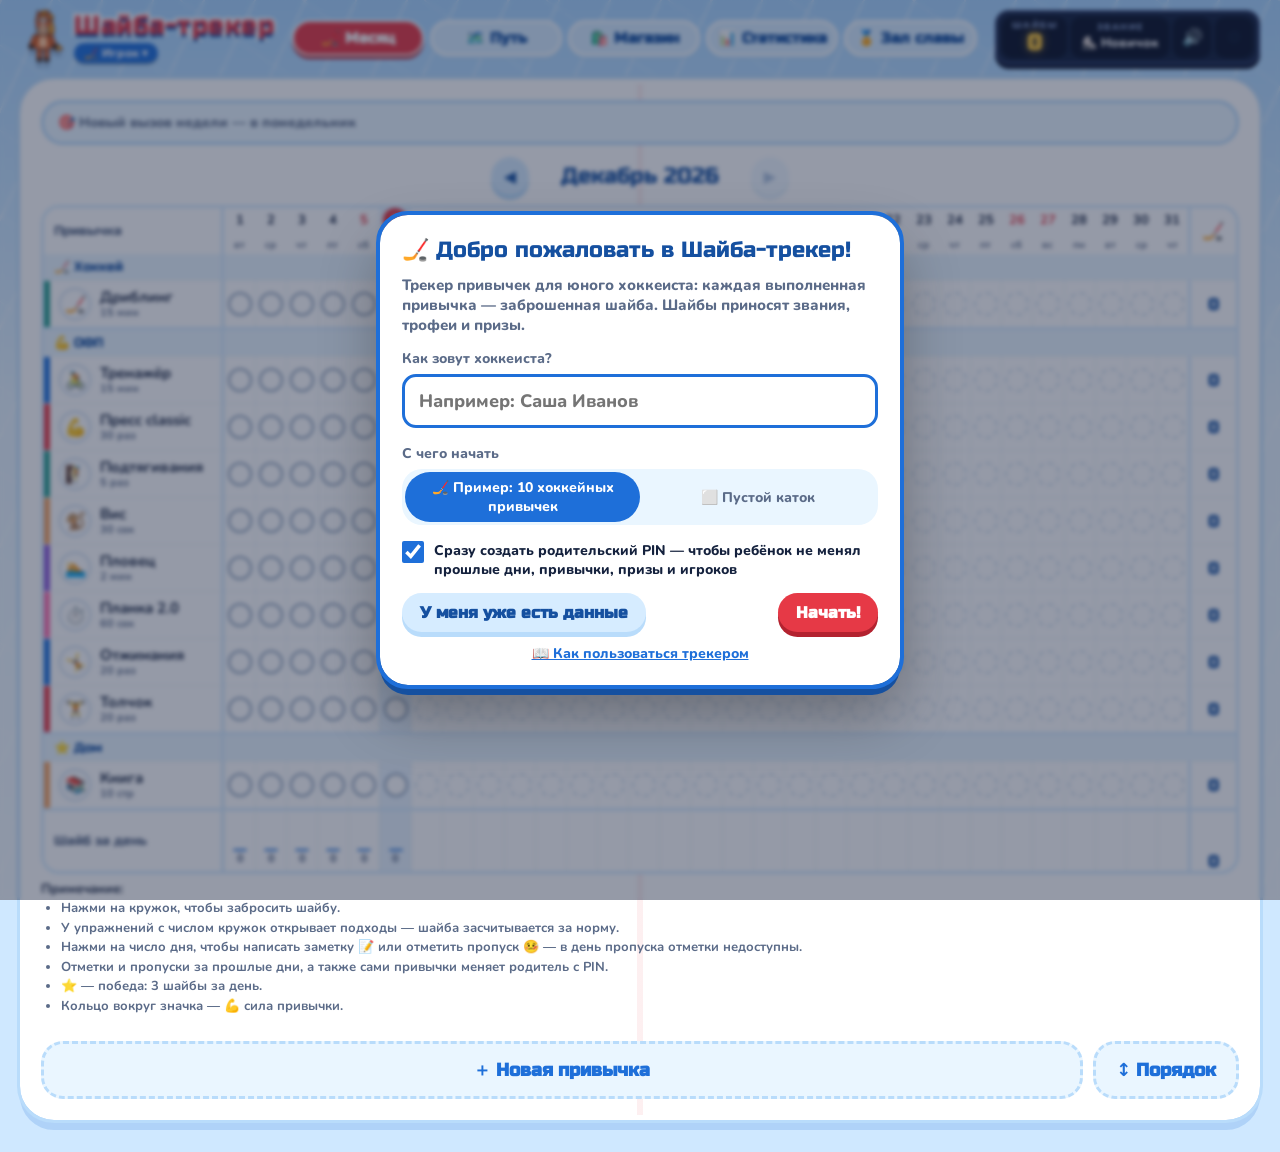
==== commit ee912222: "Для других семей: приветствие, инструкция, игрок только с PIN - Добавить игрока может только родител" ====
--- a/index.html
+++ b/index.html
@@ -7,9 +7,9 @@
   <link rel="preconnect" href="https://fonts.googleapis.com">
   <link rel="preconnect" href="https://fonts.gstatic.com" crossorigin>
   <link href="https://fonts.googleapis.com/css2?family=Nunito:wght@600;800;900&family=Russo+One&display=swap" rel="stylesheet">
-  <link rel="stylesheet" href="css/base.css?v=8">
-  <link rel="stylesheet" href="css/tabs.css?v=8">
-  <link rel="stylesheet" href="css/screens.css?v=8">
+  <link rel="stylesheet" href="css/base.css?v=10">
+  <link rel="stylesheet" href="css/tabs.css?v=10">
+  <link rel="stylesheet" href="css/screens.css?v=10">
 </head>
 <body>
   <svg width="0" height="0" style="position:absolute" aria-hidden="true">
@@ -62,6 +62,7 @@
           <span class="sb-label">Звание</span>
           <span id="sbLevel" class="sb-level"></span>
         </div>
+        <button id="syncBtn" class="sb-sound sb-sync" aria-label="Синхронизация" hidden></button>
         <button id="soundBtn" class="sb-sound" aria-label="Звук"></button>
         <button id="settingsBtn" class="sb-sound sb-gear" aria-label="Настройки" title="Настройки">⚙️<i id="gearDot" class="gear-dot" hidden></i></button>
       </div>
@@ -85,6 +86,7 @@
       <section id="tab-fame" class="tab"></section>
     <section id="tab-settings" class="tab" aria-label="Настройки">
       <h2 class="set-title">⚙️ Настройки</h2>
+      <p class="set-help"><a href="help.html" target="_blank" rel="noopener">📖 Инструкция для родителей</a></p>
       <div id="pinBar" class="pin-bar" hidden></div>
       <div class="set-grid">
         <div class="set-col">
@@ -117,9 +119,48 @@
         </div>
         <div class="set-col">
           <section class="sbox set-block">
+            <h3 class="sbox-title">☁️ Синхронизация</h3>
+            <p id="syState" class="sy-state"></p>
+            <div id="syForm">
+              <label class="field"><span>Приватный репозиторий GitHub (владелец/имя)</span>
+                <input id="syRepo" autocomplete="off" autocapitalize="off" spellcheck="false" placeholder="Например: ivanov/shaiba_data"></label>
+              <label class="field"><span>Токен доступа к этому репозиторию</span>
+                <input id="syToken" type="password" autocomplete="off" placeholder="github_pat_…"></label>
+              <button type="button" id="syConnect" class="btn btn-blue">☁️ Подключить</button>
+            </div>
+            <div id="syActions" class="bk-actions">
+              <button type="button" id="syNow" class="btn btn-blue">🔄 Синхронизировать</button>
+              <button type="button" id="syOff" class="btn btn-ghost danger">Отключить</button>
+            </div>
+            <div id="syConfirm" class="bk-confirm" hidden>
+              <p><b>В облаке уже есть другие данные.</b> Что сделать?</p>
+              <table class="bk-cmp">
+                <thead><tr><th></th><th>Это устройство</th><th>В облаке</th></tr></thead>
+                <tbody id="syCmp"></tbody>
+              </table>
+              <div class="sy-choice">
+                <button type="button" data-sy="cloud" class="btn btn-blue">⬇️ Взять из облака</button>
+                <button type="button" data-sy="merge" class="btn btn-ghost">🔀 Объединить</button>
+                <button type="button" data-sy="local" class="btn btn-ghost danger">⬆️ Заменить облако данными устройства</button>
+                <button type="button" id="syCancel" class="btn btn-ghost">Отмена</button>
+              </div>
+              <div class="note"><b>Примечание:</b><ul>
+                <li>«Взять из облака» — данные этого устройства заменятся данными из облака.</li>
+                <li>«Объединить» — сложатся обе стороны; игроки, заведённые отдельно на разных устройствах, станут разными игроками.</li>
+                <li>«Заменить облако» — прежняя версия останется в истории репозитория.</li>
+              </ul></div>
+            </div>
+            <p id="syMsg" class="bk-msg" role="status"></p>
+            <div class="note"><b>Примечание:</b><ul>
+              <li>Данные семьи хранятся в приватном репозитории GitHub, на каждом устройстве один раз вводится токен.</li>
+              <li>Звук и выбранный игрок у каждого устройства свои.</li>
+              <li>Как создать репозиторий и токен — в README, раздел «Синхронизация».</li>
+            </ul></div>
+          </section>
+          <section class="sbox set-block">
             <h3 class="sbox-title">💾 Резервная копия</h3>
             <div class="note"><b>Примечание:</b><ul>
-              <li>Все шайбы, рекорды, экипировка и призы хранятся только в этом браузере.</li>
+              <li>Без синхронизации все шайбы, рекорды, экипировка и призы хранятся только в этом браузере.</li>
               <li>Скачай копию в файл и храни её в надёжном месте.</li>
               <li>Если данные пропадут или нужно перенести их на другое устройство — восстанови из файла.</li>
             </ul></div>
@@ -271,6 +312,29 @@
     </div>
   </dialog>
 
+  <dialog id="welcomeDialog" class="welcome">
+    <form id="welcomeForm">
+      <h2>🏒 Добро пожаловать в Шайба-трекер!</h2>
+      <p class="w-lead">Трекер привычек для юного хоккеиста: каждая выполненная привычка — заброшенная шайба. Шайбы приносят звания, трофеи и призы.</p>
+      <label class="field"><span>Как зовут хоккеиста?</span>
+        <input id="wName" maxlength="30" autocomplete="off" placeholder="Например: Саша Иванов"></label>
+      <div class="field"><span>С чего начать</span>
+        <div id="wStart" class="seg w-seg" role="group" aria-label="С чего начать">
+          <button type="button" data-start="sample" class="on">🏒 Пример: 10 хоккейных привычек</button>
+          <button type="button" data-start="empty">⬜ Пустой каток</button>
+        </div>
+      </div>
+      <label class="w-check"><input id="wPin" type="checkbox" checked>
+        <span>Сразу создать родительский PIN — чтобы ребёнок не менял прошлые дни, привычки, призы и игроков</span></label>
+      <div class="dlg-actions">
+        <button type="button" id="wHave" class="btn btn-ghost">У меня уже есть данные</button>
+        <span class="spacer"></span>
+        <button type="submit" class="btn btn-red">Начать!</button>
+      </div>
+      <p class="w-help"><a href="help.html" target="_blank" rel="noopener">📖 Как пользоваться трекером</a></p>
+    </form>
+  </dialog>
+
   <dialog id="profDialog">
     <button type="button" class="dlg-x" data-close aria-label="Закрыть окно" title="Закрыть">✕</button>
     <h2>👥 Кто играет?</h2>
@@ -296,7 +360,7 @@
       <li>Нажми на карточку, чтобы сменить игрока.</li>
       <li>У каждого свои привычки, шайбы, Конь-огонь, призы и заметки.</li>
       <li>Общие только PIN и звук.</li>
-      <li>Игрока добавляет родитель (с PIN, если он задан), а удаляет — только родитель с PIN в Настройках.</li>
+      <li>Игрока добавляет и удаляет только родитель с PIN (удаление — в Настройках).</li>
     </ul></div>
   </dialog>
 
@@ -385,11 +449,12 @@
       };
     })();
   </script>
-  <script src="js/data.js?v=8"></script>
-  <script src="js/logic.js?v=8"></script>
-  <script src="js/ui.js?v=8"></script>
-  <script src="js/month.js?v=8"></script>
-  <script src="js/tabs.js?v=8"></script>
-  <script src="js/app.js?v=8"></script>
+  <script src="js/data.js?v=10"></script>
+  <script src="js/logic.js?v=10"></script>
+  <script src="js/ui.js?v=10"></script>
+  <script src="js/month.js?v=10"></script>
+  <script src="js/tabs.js?v=10"></script>
+  <script src="js/sync.js?v=10"></script>
+  <script src="js/app.js?v=10"></script>
 </body>
 </html>
--- a/css/tabs.css
+++ b/css/tabs.css
@@ -731,6 +731,25 @@
 }
 .gear-dot[hidden] { display: none; }
 .sb-gear.on { background: var(--red); }
+.set-help { margin: -4px 0 12px; font-size: 14px; }
+.set-help a, .w-help a { color: var(--blue); }
+/* Приветствие при первом открытии */
+.welcome { width: min(520px, calc(100vw - 32px)); }
+.welcome h2 { margin-top: 0; }
+.w-lead { font-size: 15px; color: var(--muted); margin: 0 0 14px; }
+.w-seg { display: flex; width: 100%; flex-wrap: wrap; border-radius: 20px; }
+.w-seg button { flex: 1 1 180px; }
+.w-check { display: flex; gap: 10px; align-items: flex-start; font-size: 14px; margin: 0 0 14px; cursor: pointer; }
+.w-check input { width: 22px; height: 22px; flex: none; margin: 0; accent-color: var(--blue); }
+.w-help { margin: 12px 0 0; font-size: 14px; text-align: center; }
+/* Синхронизация: значок на табло и блок в Настройках */
+.sb-sync[hidden] { display: none; }
+.sb-sync.err { background: var(--red-d); }
+.sy-state { font-size: 15px; padding: 8px 12px; border-radius: 12px; background: #eef2f7; margin: 0 0 10px; }
+.sy-state.bad { background: #fde3e5; }
+#syForm[hidden], .bk-actions[hidden] { display: none; }
+#syForm .btn { margin-bottom: 8px; }
+.sy-choice { display: flex; flex-direction: column; align-items: flex-start; gap: 8px; margin-bottom: 10px; }
 /* Вкладка «Настройки»: на широком экране две колонки (игрок и свитер | копия и PIN), на узком — одна */
 #tab-settings { max-width: 1000px; margin: 0 auto; }
 .set-title { margin: 0 0 10px; }
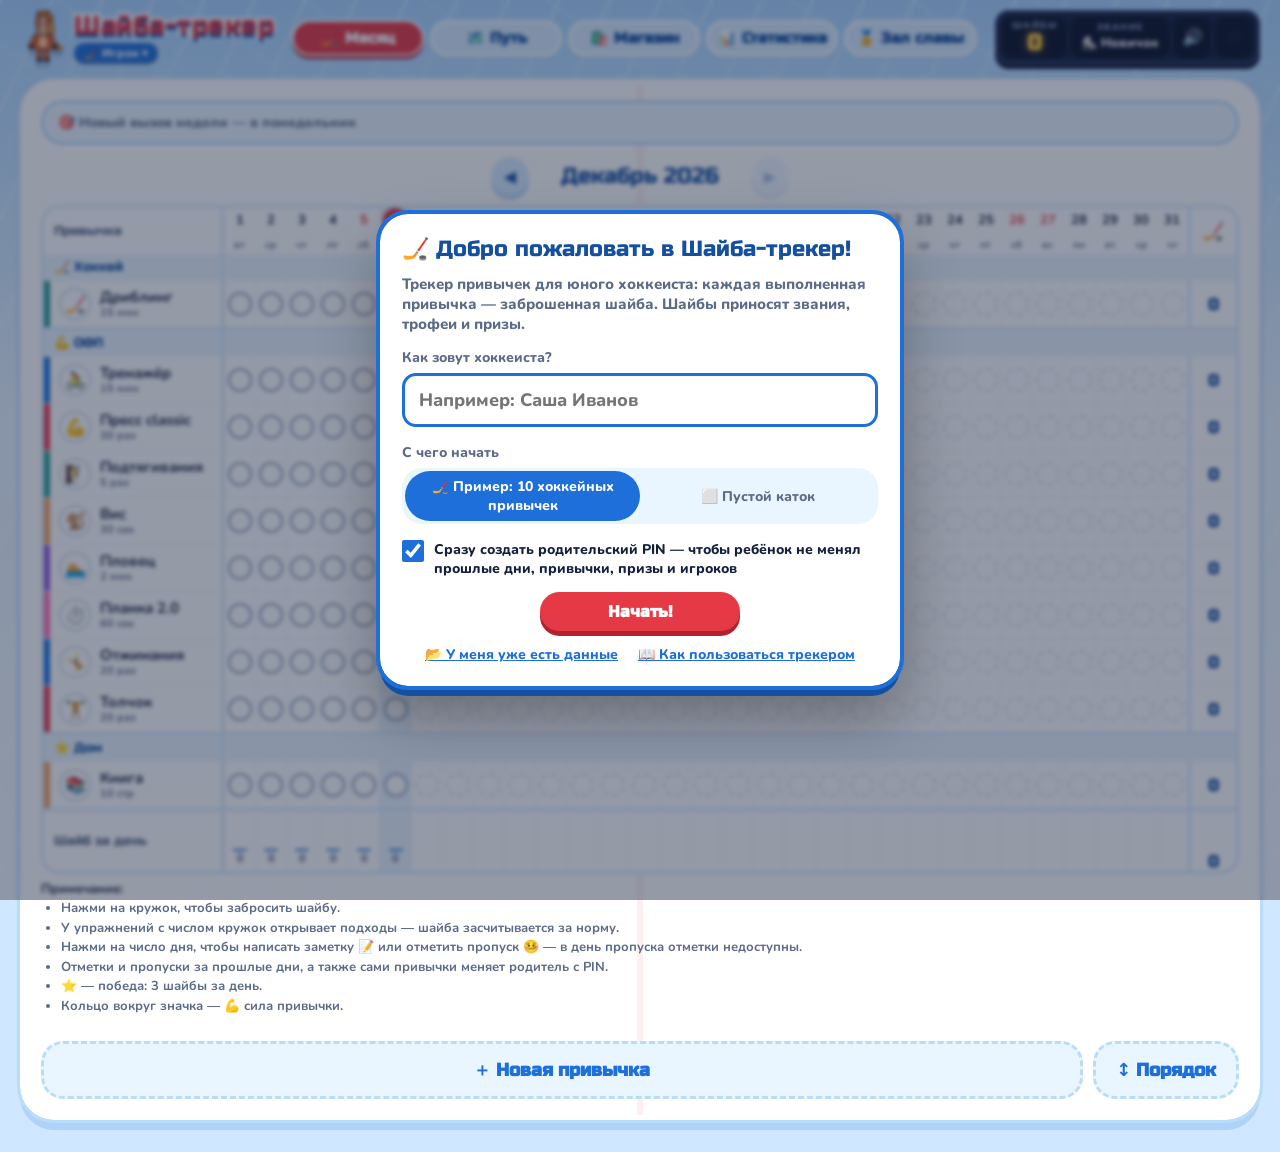
==== commit e9236b85: "Приветствие: одна кнопка «Начать!»; перенос данных файлом как основной способ Co-Authored-By: Claude" ====
--- a/index.html
+++ b/index.html
@@ -7,9 +7,9 @@
   <link rel="preconnect" href="https://fonts.googleapis.com">
   <link rel="preconnect" href="https://fonts.gstatic.com" crossorigin>
   <link href="https://fonts.googleapis.com/css2?family=Nunito:wght@600;800;900&family=Russo+One&display=swap" rel="stylesheet">
-  <link rel="stylesheet" href="css/base.css?v=10">
-  <link rel="stylesheet" href="css/tabs.css?v=10">
-  <link rel="stylesheet" href="css/screens.css?v=10">
+  <link rel="stylesheet" href="css/base.css?v=11">
+  <link rel="stylesheet" href="css/tabs.css?v=11">
+  <link rel="stylesheet" href="css/screens.css?v=11">
 </head>
 <body>
   <svg width="0" height="0" style="position:absolute" aria-hidden="true">
@@ -326,12 +326,13 @@
       </div>
       <label class="w-check"><input id="wPin" type="checkbox" checked>
         <span>Сразу создать родительский PIN — чтобы ребёнок не менял прошлые дни, привычки, призы и игроков</span></label>
-      <div class="dlg-actions">
-        <button type="button" id="wHave" class="btn btn-ghost">У меня уже есть данные</button>
-        <span class="spacer"></span>
+      <div class="dlg-actions w-go">
         <button type="submit" class="btn btn-red">Начать!</button>
       </div>
-      <p class="w-help"><a href="help.html" target="_blank" rel="noopener">📖 Как пользоваться трекером</a></p>
+      <p class="w-help">
+        <a href="#" id="wHave">📂 У меня уже есть данные</a>
+        <a href="help.html" target="_blank" rel="noopener">📖 Как пользоваться трекером</a>
+      </p>
     </form>
   </dialog>
 
@@ -449,12 +450,12 @@
       };
     })();
   </script>
-  <script src="js/data.js?v=10"></script>
-  <script src="js/logic.js?v=10"></script>
-  <script src="js/ui.js?v=10"></script>
-  <script src="js/month.js?v=10"></script>
-  <script src="js/tabs.js?v=10"></script>
-  <script src="js/sync.js?v=10"></script>
-  <script src="js/app.js?v=10"></script>
+  <script src="js/data.js?v=11"></script>
+  <script src="js/logic.js?v=11"></script>
+  <script src="js/ui.js?v=11"></script>
+  <script src="js/month.js?v=11"></script>
+  <script src="js/tabs.js?v=11"></script>
+  <script src="js/sync.js?v=11"></script>
+  <script src="js/app.js?v=11"></script>
 </body>
 </html>
--- a/css/tabs.css
+++ b/css/tabs.css
@@ -741,7 +741,9 @@
 .w-seg button { flex: 1 1 180px; }
 .w-check { display: flex; gap: 10px; align-items: flex-start; font-size: 14px; margin: 0 0 14px; cursor: pointer; }
 .w-check input { width: 22px; height: 22px; flex: none; margin: 0; accent-color: var(--blue); }
-.w-help { margin: 12px 0 0; font-size: 14px; text-align: center; }
+.w-go { justify-content: center; }
+.w-go .btn { min-width: 200px; }
+.w-help { display: flex; flex-wrap: wrap; justify-content: center; gap: 6px 20px; margin: 14px 0 0; font-size: 14px; }
 /* Синхронизация: значок на табло и блок в Настройках */
 .sb-sync[hidden] { display: none; }
 .sb-sync.err { background: var(--red-d); }
